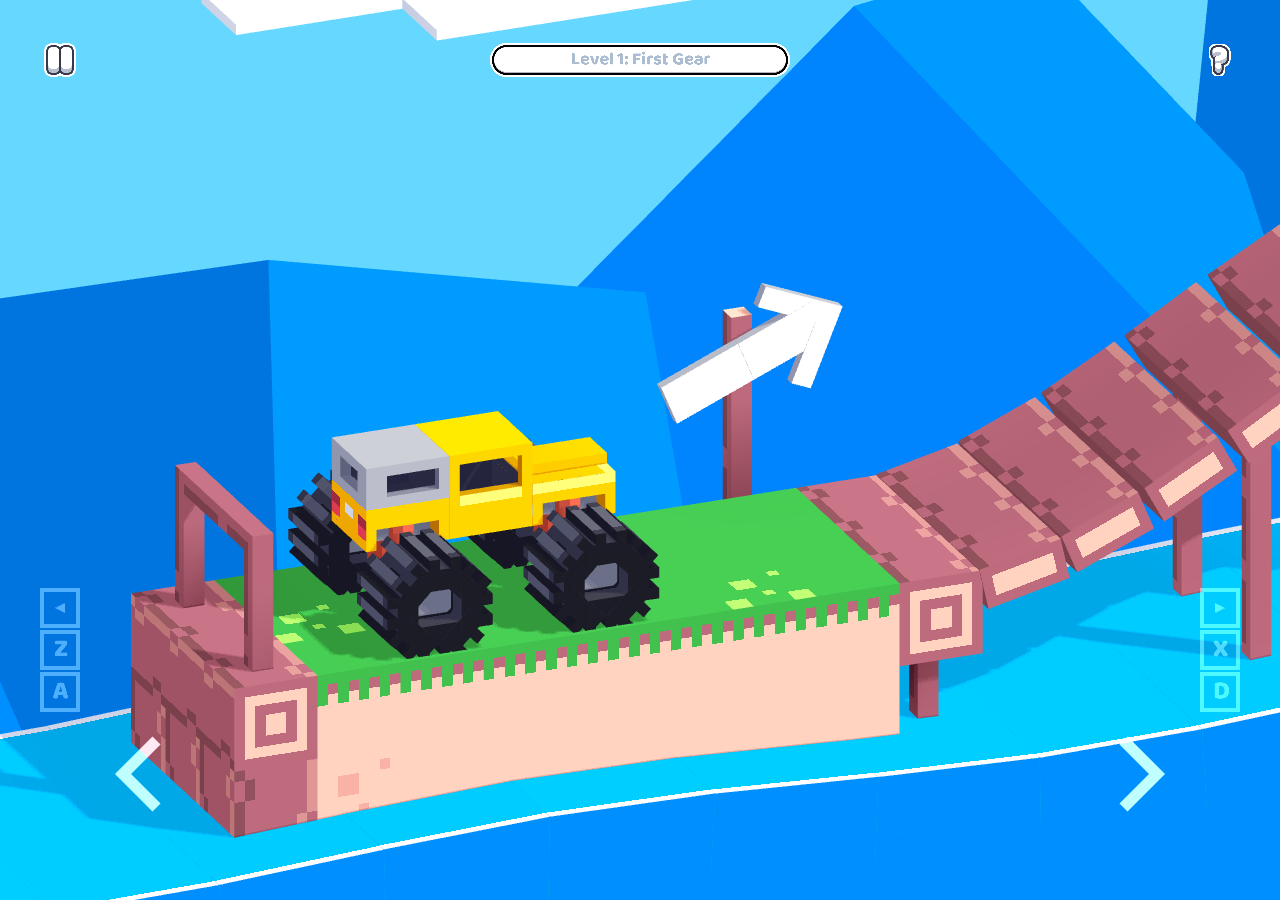
==== public/3kh0-assets/index.html @ 1a0ecbde "Add Drive Mad game assets" ====
﻿<!DOCTYPE html>
<html lang="en-us">
  <head>
    <meta charset="utf-8" />
    <meta http-equiv="Content-Type" content="text/html; charset=utf-8" />
    <title>Drive Mad</title>
    <script type="text/javascript" src="Jump_Gamemonetize.js"></script>
    <meta name="description" content="" />
    <meta name="google" content="notranslate" />
    <meta name="viewport" content="width=device-width, initial-scale=1, user-scalable=no" />
    <link rel="stylesheet" href="webapp/fancade.css" />
    <link rel="icon" href="webapp/cover.jpg" />
  </head>
  <body id="body">
    <div id="modal_parent">
      <div id="modal_content">
        <span id="modal_close_button">&times;</span>
        <div id="store_link_modal_content" class="modal_inner"></div>
        <div id="share_file_modal_content" class="modal_inner"></div>
      </div>
    </div>
    <div id="canvas_border" class="emscripten_border">
      <div id="play_content" class="middle center">
        <div class="edge">
          <div class="box">
            <div class="black">
              <img src="webapp/cover.jpg" class="cover" />
              <p class="title">Drive Mad</p>
              <p class="author">Martin Magni</p>
            </div>
          </div>
        </div>
        <div id="progress_or_play"><progress id="progress" class="loading" value="0" max="100"></progress></div>
        <p class="description"></p>
      </div>
      <canvas class="emscripten" id="canvas" tabindex="-1"></canvas>
      <div id="gradient"></div>
      <div id="webview_content"></div>
    </div>
    <script type="text/javascript" src="webapp/source_min.js"></script>
    <script type="text/javascript" src="webapp/index.js"></script>
  </body>
</html>
<!-- Thanks EvilMonke#0263! -->
---- public/3kh0-assets/webapp/fancade.css ----
@font-face{font-family:'baloo 2';font-style:normal;font-weight:800;font-display:swap;src:url(baloo2.woff) format('woff');unicode-range:U+0000-00FF,U+0131,U+0152-0153,U+02BB-02BC,U+02C6,U+02DA,U+02DC,U+2000-206F,U+2074,U+20AC,U+2122,U+2191,U+2193,U+2212,U+2215,U+FEFF,U+FFFD}.fullscreen{position:absolute;width:100%;height:100%}.center{text-align:center}.centered{margin-left:auto;margin-right:auto;display:block;text-align:center}#play_overlay{display:none;z-index:10}.middle{position:absolute;top:50%;left:50%;transform:translate(-50%,-50%)}.middle_vertical{position:absolute;top:50%;transform:translate(0%,-50%)}.edge{margin-left:auto;margin-right:auto;width:164px;height:180px;background-color:#cfdaed;box-shadow:5px 1px 5px rgba(0,0,0,.25);transform:rotate(-5deg)}.box{width:164px;height:164px;background-color:#fff;position:relative}.black{width:132px;height:156px;background-color:#000;position:absolute;top:4px;right:4px;margin:0 auto}.cover{width:128px;height:128px;margin:2px}.title{font-size:14px;font-family:'baloo 2',ubuntu,verdana,sans-serif}.author{font-family:'baloo 2',ubuntu,verdana,sans-serif;border-spacing:0;font-size:14px;color:#ccc;text-align:right;white-space:nowrap;overflow:hidden;text-overflow:ellipsis;position:absolute;width:150px;top:4px;right:142px;transform-origin:right top;transform:rotate(-90deg)}.loading{margin-top:20px;margin-bottom:10px}.description{font-family:'baloo 2',ubuntu,verdana,sans-serif;display:inline-block;font-size:16px;line-height:1.2em;width:240px}.button{display:inline-block;border:2px solid #00a2ff;border-radius:7px;width:133px;height:43px;font-size:16px;line-height:43px;margin:0 auto}.overlay_button{display:inline-block;border:2px solid #000;border-radius:12px;width:200px;height:50px;font-size:18px;line-height:50px;margin:11px}#play_button{color:#333;background-color:#eee}.emscripten_border{position:relative}#gradient{background-image:linear-gradient(135deg,#70e1fd,#00a2ff);position:absolute;top:0;width:100%;height:768px}*{margin:0;padding:0}p,ul,ol,dl{margin-bottom:1em}h1,h2,h3,h4,h5,h6,p,ul,ol,dl{margin-left:16px;margin-right:16px}img{vertical-align:top}html,body{font-family:'baloo 2',ubuntu,verdana,sans-serif;font-size:18px;color:#bbb;padding:0;width:100%;height:100%;margin:0;border:0;line-height:1.8;overflow:hidden;display:block}canvas{padding-right:0;margin-left:auto;margin-right:auto;display:block;margin-top:auto;margin-bottom:auto;position:relative;width:1024px;height:768px}div.emscripten{text-align:center}canvas.emscripten{border:0;background-color:#000}#status{display:inline-block;width:100%;font-weight:700;color:#787878;text-align:center}#modal_parent{display:none;position:fixed;z-index:1;left:0;top:0;width:100%;height:100%;overflow:auto;background-color:#000;background-color:rgba(0,0,0,.4)}.modal_inner{display:none}#play_content{color:#fff;z-index:10}#modal_content{position:relative;background-color:#fefefe;margin:auto;padding:20px;border:1px solid #888;box-sizing:border-box}.error_message{color:red}.error_text{color:red;font-family:sans-serif;font-size:.8em}#modal_close_button{color:#aaa;position:absolute;right:15px;top:10px;font-size:28px;line-height:28px;font-weight:700;transition:.2s}#modal_close_button:hover,#modal_close_button:focus{color:#000;text-decoration:none;cursor:pointer}a:link{color:#00b9fe;text-decoration:none;transition:.2s}a:visited{color:#00b9fe}a:hover,a:active{opacity:.5}.link_image_button{margin-right:10px}.playstore075{width:153px;height:45px}.appstore075{width:135px;height:45px}#progress_or_play{margin-top:10px}#terms_p{font-family:sans-serif;color:#141414;font-size:.7em;margin-bottom:0}#terms_p a{color:#f0f0f0}.deeplink_message{font-size:1em;color:#f0f0f0;line-height:1.1em;font-size:20px}.menu{color:#f0f0f0}.level_button{border:2px solid #222;border-radius:1em;color:#f0f0f0;background-color:#00a2ff;line-height:1em;height:2.5em;width:5em;justify-self:center;position:relative;padding-top:.6em}.grid_element_center{justify-self:center}.level_button_name{font-size:.6em;white-space:nowrap;overflow:hidden;text-overflow:ellipsis}.level_button_number{font-size:1.2em}.level_button:hover{background-color:#00c2ff}.level_checkmark{position:absolute;right:0;top:0;margin:0;padding:0;text-align:right;font-size:1.2em;line-height:1.2em}.level_button a{color:#f0f0f0;opacity:1}.menu_items{display:grid;grid-template-columns:repeat(3,1fr);gap:10px;margin-bottom:20px}.menu_header{font-size:3em;margin-top:40px}#webview_content{display:none;background-color:transparent;position:absolute;top:0;width:100%;height:768px}.webview{width:100%;height:100%;background:0 0;margin:0;border:0;overflow:hidden}
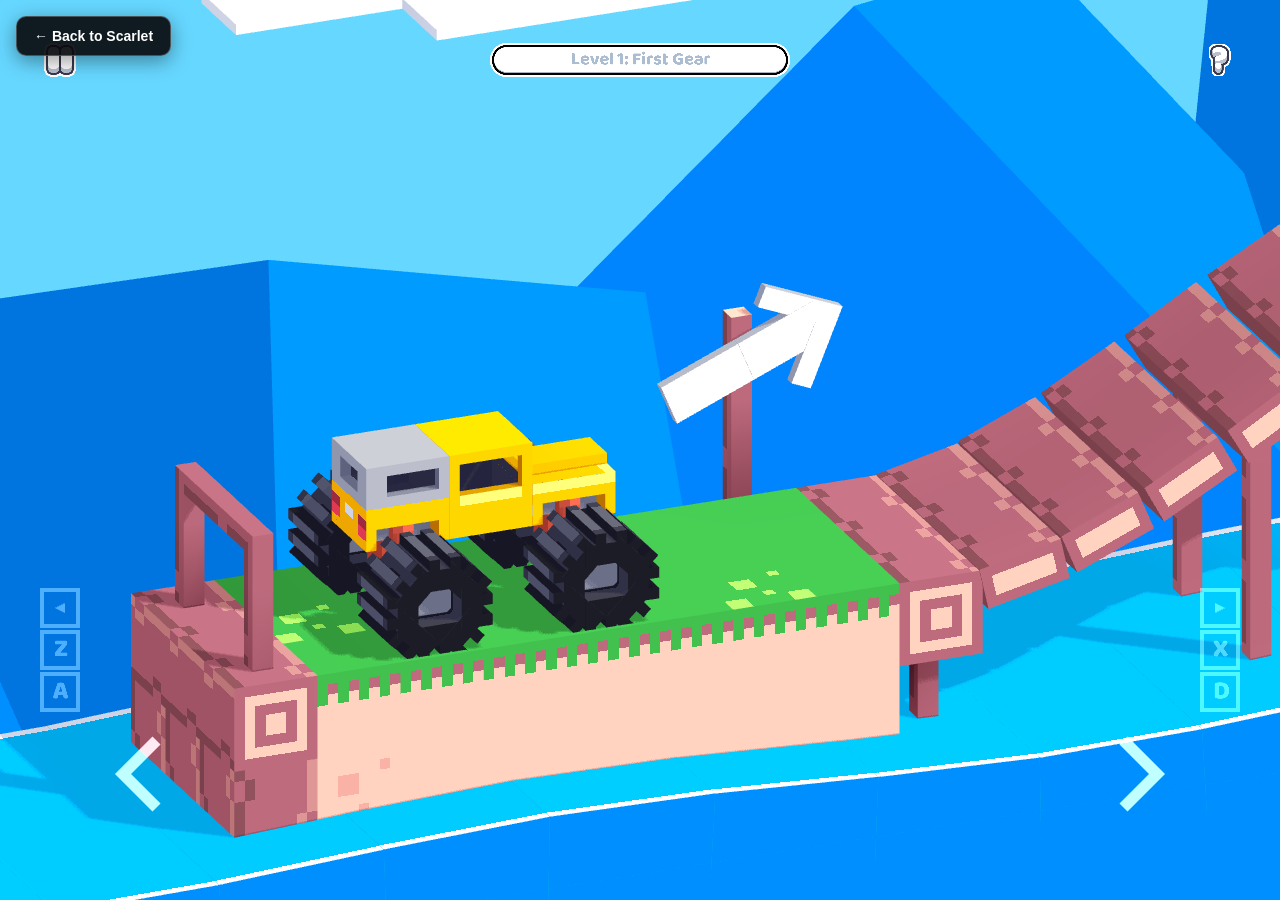
==== commit 813b9fea: "Restore recovered Scarlet website files" ====
--- a/public/3kh0-assets/index.html
+++ b/public/3kh0-assets/index.html
@@ -10,8 +10,39 @@
     <meta name="viewport" content="width=device-width, initial-scale=1, user-scalable=no" />
     <link rel="stylesheet" href="webapp/fancade.css" />
     <link rel="icon" href="webapp/cover.jpg" />
-  </head>
+  <style id="scarlet-back-button-style">
+  #scarletBackButton {
+    position: fixed !important;
+    top: 16px !important;
+    left: 16px !important;
+    z-index: 2147483647 !important;
+    display: inline-flex !important;
+    align-items: center;
+    gap: 8px;
+    padding: 11px 17px;
+    border: 1px solid rgba(255,255,255,.25);
+    border-radius: 10px;
+    background: rgba(8,10,15,.92);
+    color: #fff;
+    font: 600 14px Arial, sans-serif;
+    text-decoration: none;
+    box-shadow: 0 5px 20px rgba(0,0,0,.4);
+    cursor: pointer;
+  }
+
+  #scarletBackButton:hover {
+    background: #2458a8;
+    border-color: #6ca4ff;
+  }
+
+  #scarletBackButton:focus-visible {
+    outline: 2px solid #78a7ff;
+    outline-offset: 3px;
+  }
+</style>
+</head>
   <body id="body">
+<a id="scarletBackButton" href="../index.html" aria-label="Back to Scarlet">&#8592; Back to Scarlet</a>
     <div id="modal_parent">
       <div id="modal_content">
         <span id="modal_close_button">&times;</span>
@@ -42,3 +73,4 @@
   </body>
 </html>
 <!-- Thanks EvilMonke#0263! -->
+
